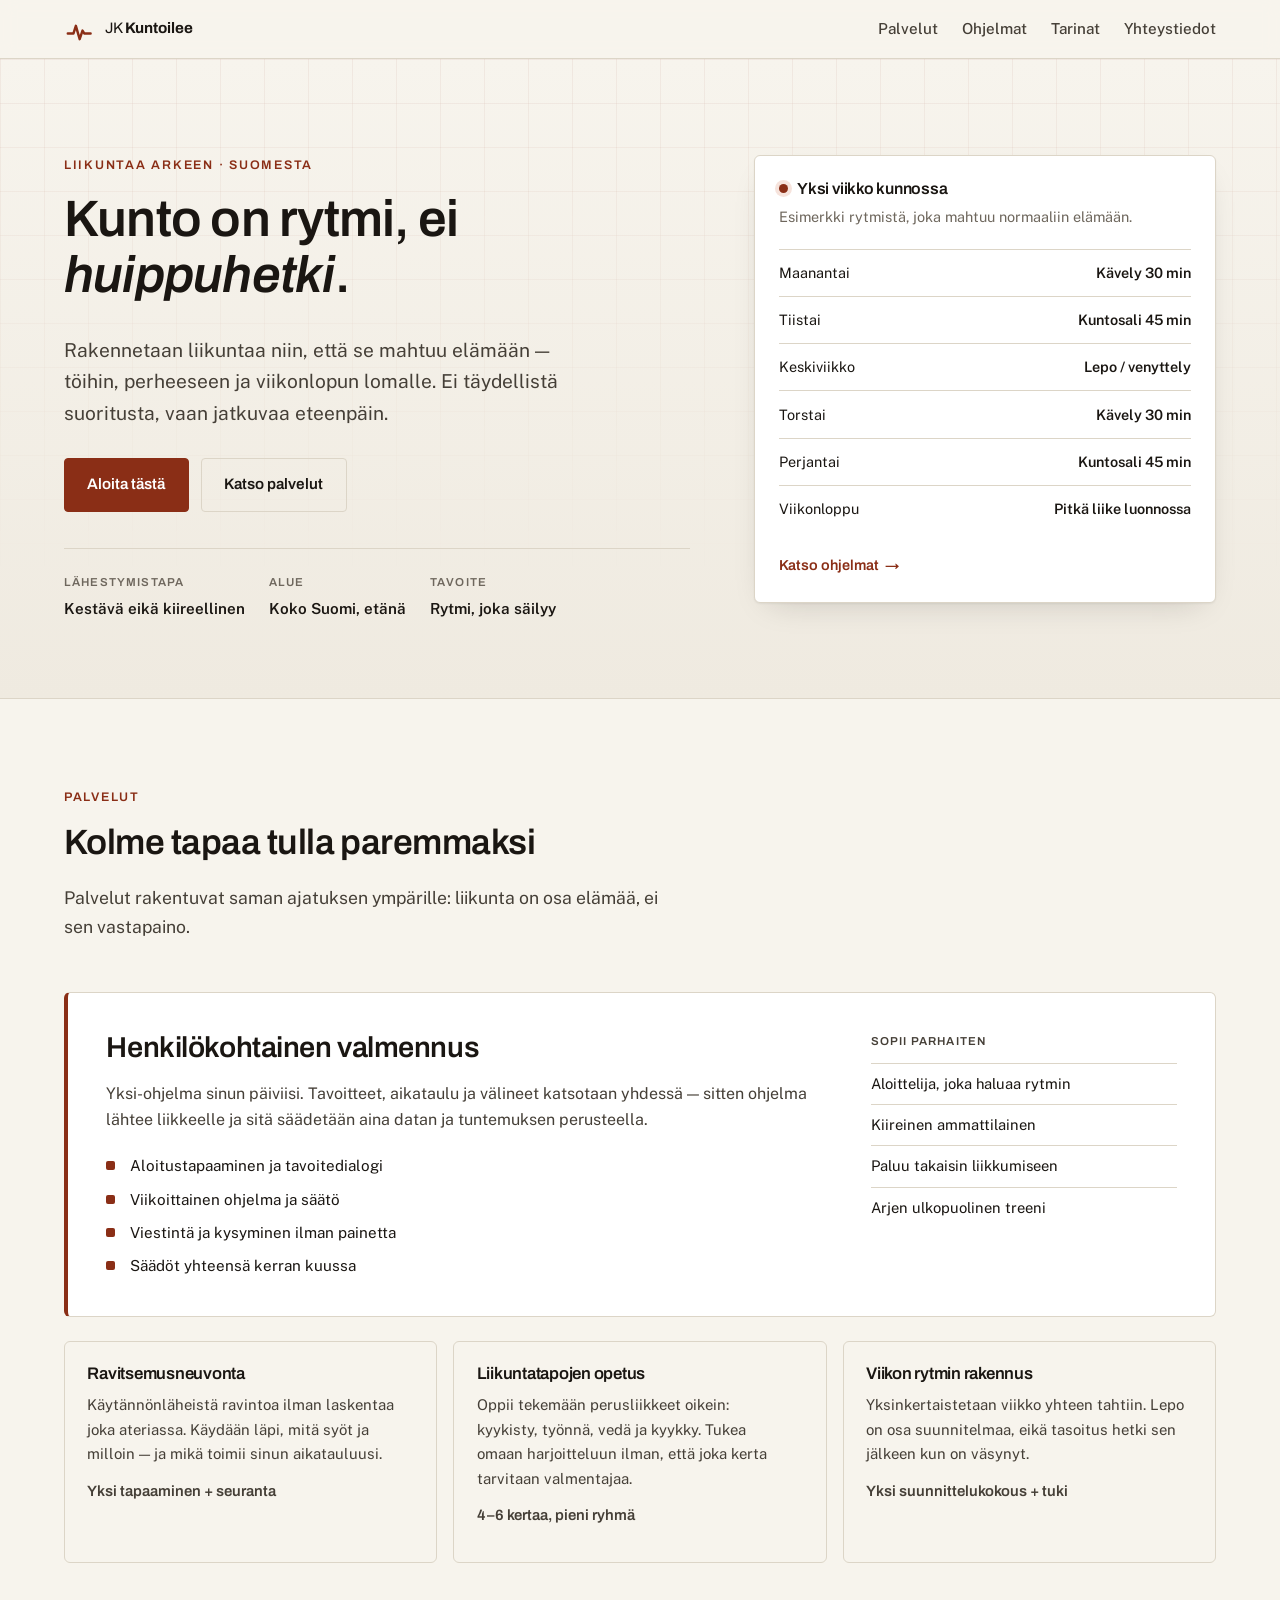
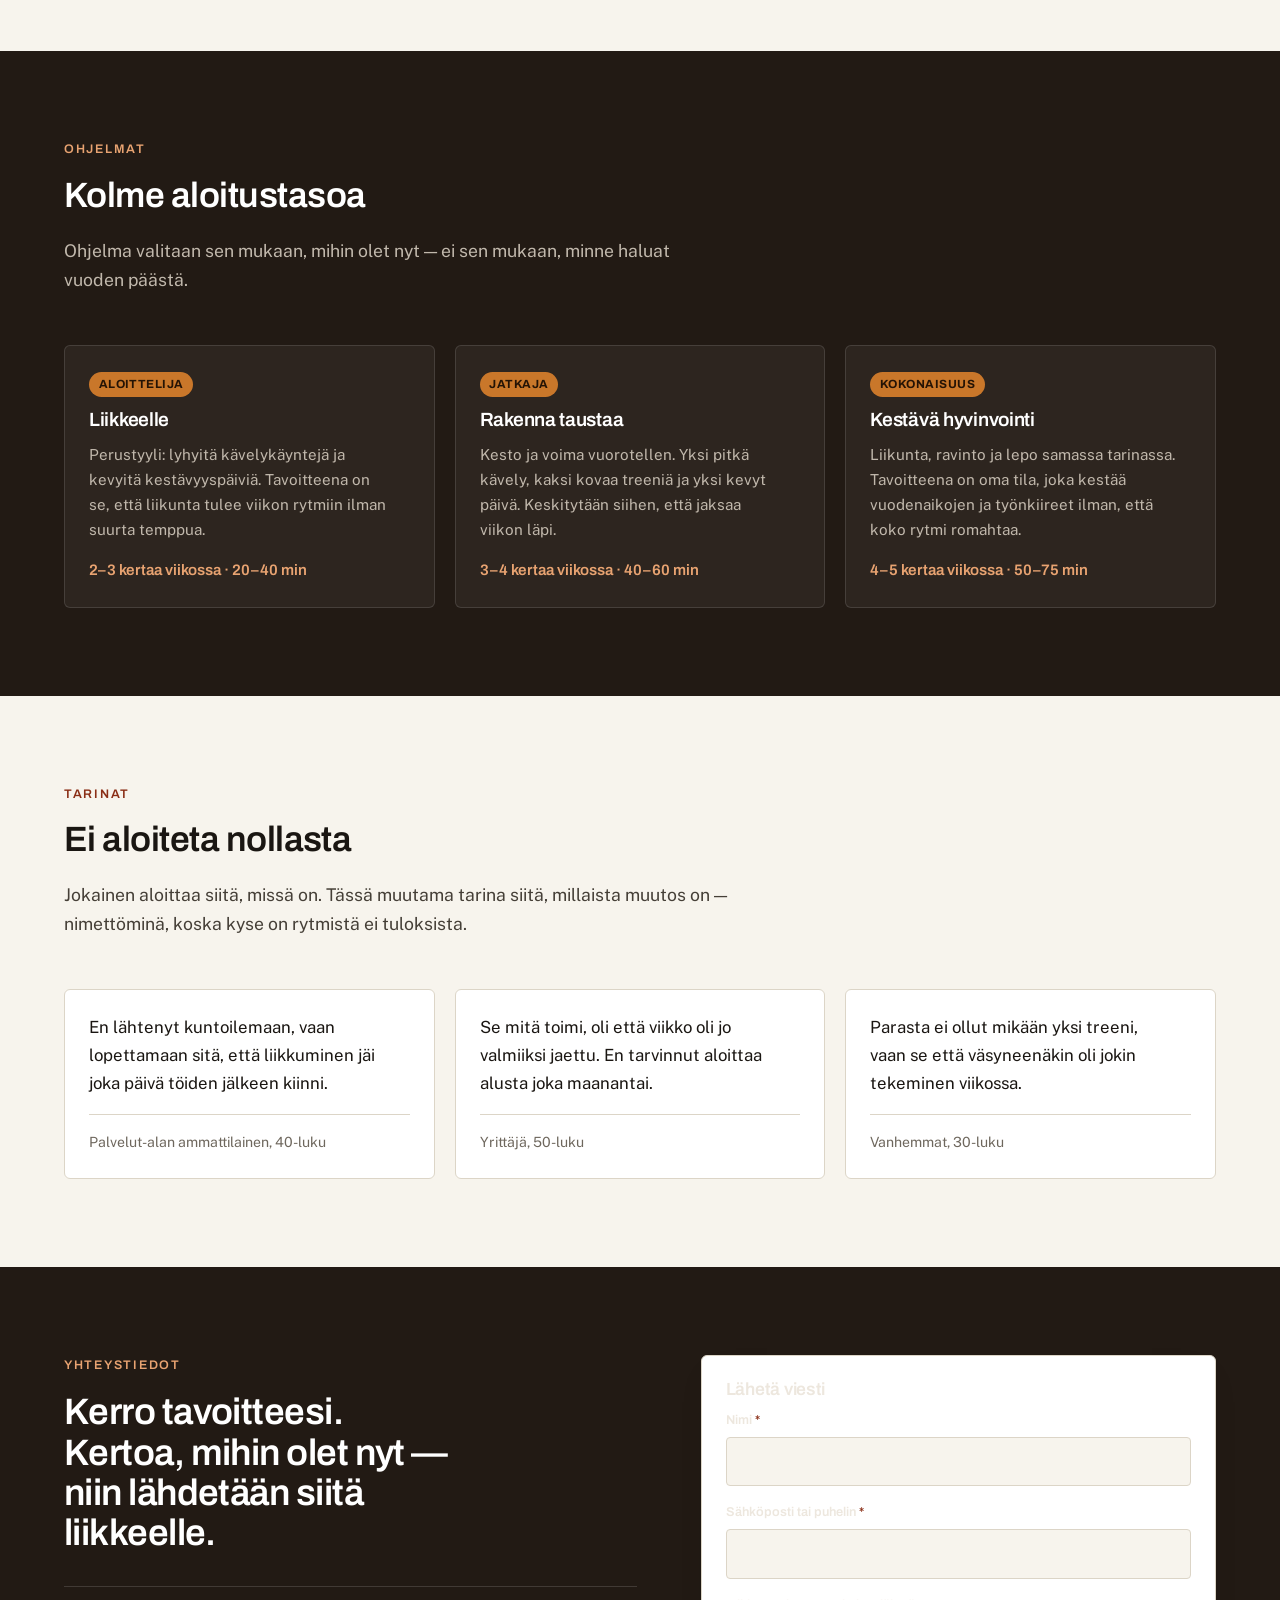
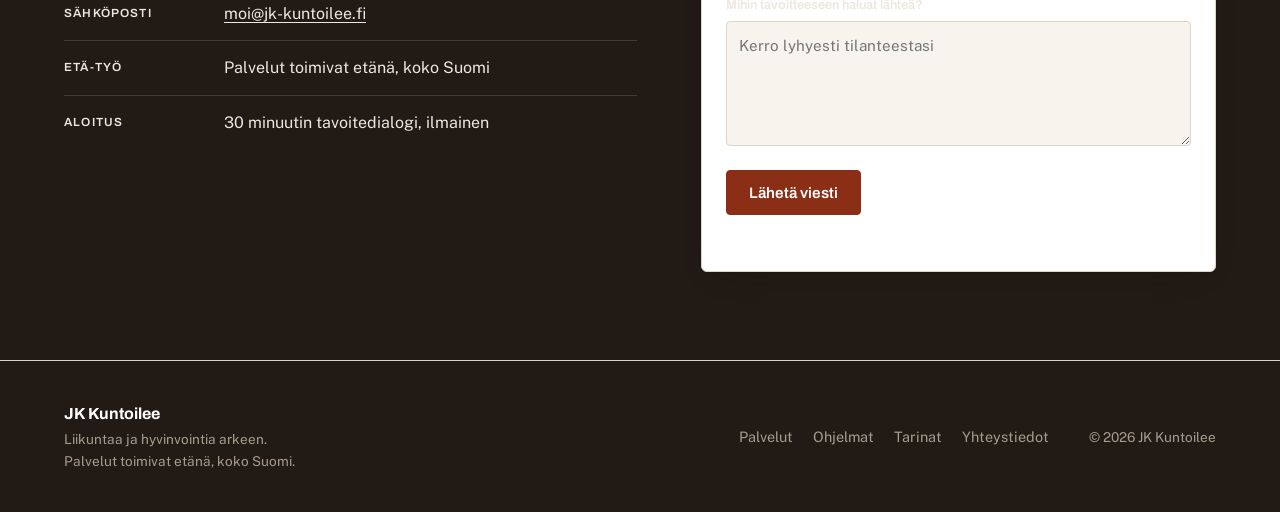
==== index.html @ c3a7d191 "JK Kuntoilee: liikuntaa ja hyvinvointia arkeen" ====
<!DOCTYPE html>
<html lang="fi">
<head>
<meta charset="utf-8">
<meta name="viewport" content="width=device-width, initial-scale=1">
<title>JK Kuntoilee — liikuntaa ja hyvinvointia arkeen</title>
<meta name="description" content="JK Kuntoilee — henkilökohtaista liikuntavalmennusta, ravintoneuvontaa ja kestävää hyvinvointia. Tavoitteena on rytmi, joka säilyy.">
<link rel="icon" href="favicon.svg" type="image/svg+xml">
<link rel="preconnect" href="https://fonts.googleapis.com">
<link rel="preconnect" href="https://fonts.gstatic.com" crossorigin>
<link href="https://fonts.googleapis.com/css2?family=Archivo:wght@400;500;600;700&family=Public+Sans:wght@400;500;600&display=swap" rel="stylesheet">
<link rel="stylesheet" href="styles.css">
</head>
<body>

<a class="skip" href="#sisalto">Siirry sisältöön</a>

<header class="site-head">
  <div class="wrap head-inner">
    <a class="brand" href="index.html">
      <svg class="brand-mark" viewBox="0 0 32 32" aria-hidden="true" focusable="false">
        <path d="M4 20.5h6l2.5-8 4 14 3-9 1.8 3H28" fill="none" stroke="currentColor"
              stroke-width="2.6" stroke-linecap="round" stroke-linejoin="round"/>
      </svg>
      <span class="brand-text">JK <strong>Kuntoilee</strong></span>
    </a>
    <nav class="nav" aria-label="Päävalikko">
      <a href="#palvelut">Palvelut</a>
      <a href="#ohjelmat">Ohjelmat</a>
      <a href="#tarinat">Tarinat</a>
      <a href="#yhteystiedot">Yhteystiedot</a>
    </nav>
  </div>
</header>

<main id="sisalto">

  <section class="hero">
    <div class="wrap hero-grid">
      <div class="hero-copy">
        <p class="eyebrow">Liikuntaa arkeen · Suomesta</p>
        <h1>Kunto on rytmi, ei <em>huippuhetki</em>.</h1>
        <p class="lede">
          Rakennetaan liikuntaa niin, että se mahtuu elämään — töihin, perheeseen
          ja viikonlopun lomalle. Ei täydellistä suoritusta, vaan jatkuvaa eteenpäin.
        </p>
        <div class="hero-actions">
          <a class="btn" href="#yhteystiedot">Aloita tästä</a>
          <a class="btn btn-ghost" href="#palvelut">Katso palvelut</a>
        </div>
        <dl class="hero-facts">
          <div><dt>Lähestymistapa</dt><dd>Kestävä eikä kiireellinen</dd></div>
          <div><dt>Alue</dt><dd>Koko Suomi, etänä</dd></div>
          <div><dt>Tavoite</dt><dd>Rytmi, joka säilyy</dd></div>
        </dl>
      </div>

      <aside class="hero-card" aria-label="Viikon rytmi">
        <div class="hero-card-head">
          <span class="dot"></span>
          <h2>Yksi viikko kunnossa</h2>
        </div>
        <p class="hero-card-sub">Esimerkki rytmistä, joka mahtuu normaaliin elämään.</p>
        <ul class="hero-card-list">
          <li><span>Maanantai</span><strong>Kävely 30 min</strong></li>
          <li><span>Tiistai</span><strong>Kuntosali 45 min</strong></li>
          <li><span>Keskiviikko</span><strong>Lepo / venyttely</strong></li>
          <li><span>Torstai</span><strong>Kävely 30 min</strong></li>
          <li><span>Perjantai</span><strong>Kuntosali 45 min</strong></li>
          <li><span>Viikonloppu</span><strong>Pitkä liike luonnossa</strong></li>
        </ul>
        <a class="hero-card-link" href="#ohjelmat">Katso ohjelmat <span aria-hidden="true">→</span></a>
      </aside>
    </div>
  </section>

  <section class="section" id="palvelut">
    <div class="wrap">
      <header class="section-head">
        <p class="eyebrow">Palvelut</p>
        <h2>Kolme tapaa tulla paremmaksi</h2>
        <p class="section-lede">
          Palvelut rakentuvat saman ajatuksen ympärille: liikunta on osa elämää,
          ei sen vastapaino.
        </p>
      </header>

      <div class="service-lead">
        <div>
          <h3>Henkilökohtainen valmennus</h3>
          <p>
            Yksi-ohjelma sinun päiviisi. Tavoitteet, aikataulu ja välineet
            katsotaan yhdessä — sitten ohjelma lähtee liikkeelle ja sitä
            säädetään aina datan ja tuntemuksen perusteella.
          </p>
          <ul class="ticks">
            <li>Aloitustapaaminen ja tavoitedialogi</li>
            <li>Viikoittainen ohjelma ja säätö</li>
            <li>Viestintä ja kysyminen ilman painetta</li>
            <li>Säädöt yhteensä kerran kuussa</li>
          </ul>
        </div>
        <div class="service-lead-aside">
          <p class="aside-label">Sopii parhaiten</p>
          <ul class="aside-list">
            <li>Aloittelija, joka haluaa rytmin</li>
            <li>Kiireinen ammattilainen</li>
            <li>Paluu takaisin liikkumiseen</li>
            <li>Arjen ulkopuolinen treeni</li>
          </ul>
        </div>
      </div>

      <div class="service-row">
        <article class="service">
          <h3>Ravitsemusneuvonta</h3>
          <p>
            Käytännönläheistä ravintoa ilman laskentaa joka ateriassa.
            Käydään läpi, mitä syöt ja milloin — ja mikä toimii sinun
            aikatauluusi.
          </p>
          <p class="service-meta">Yksi tapaaminen + seuranta</p>
        </article>
        <article class="service">
          <h3>Liikuntatapojen opetus</h3>
          <p>
            Oppii tekemään perusliikkeet oikein: kyykisty, työnnä, vedä ja kyykky.
            Tukea omaan harjoitteluun ilman, että joka kerta tarvitaan valmentajaa.
          </p>
          <p class="service-meta">4–6 kertaa, pieni ryhmä</p>
        </article>
        <article class="service">
          <h3>Viikon rytmin rakennus</h3>
          <p>
            Yksinkertaistetaan viikko yhteen tahtiin. Lepo on osa suunnitelmaa,
            eikä tasoitus hetki sen jälkeen kun on väsynyt.
          </p>
          <p class="service-meta">Yksi suunnittelukokous + tuki</p>
        </article>
      </div>
    </div>
  </section>

  <section class="section section-alt" id="ohjelmat">
    <div class="wrap">
      <header class="section-head">
        <p class="eyebrow">Ohjelmat</p>
        <h2>Kolme aloitustasoa</h2>
        <p class="section-lede">
          Ohjelma valitaan sen mukaan, mihin olet nyt — ei sen mukaan, minne
          haluat vuoden päästä.
        </p>
      </header>

      <div class="levels">
        <article class="level">
          <span class="level-tag">Aloittelija</span>
          <h3>Liikkeelle</h3>
          <p>Perustyyli: lyhyitä kävelykäyntejä ja kevyitä kestävyyspäiviä. Tavoitteena on se, että liikunta tulee viikon rytmiin ilman suurta temppua.</p>
          <p class="level-meta">2–3 kertaa viikossa · 20–40 min</p>
        </article>
        <article class="level">
          <span class="level-tag">Jatkaja</span>
          <h3>Rakenna taustaa</h3>
          <p>Kesto ja voima vuorotellen. Yksi pitkä kävely, kaksi kovaa treeniä ja yksi kevyt päivä. Keskitytään siihen, että jaksaa viikon läpi.</p>
          <p class="level-meta">3–4 kertaa viikossa · 40–60 min</p>
        </article>
        <article class="level">
          <span class="level-tag">Kokonaisuus</span>
          <h3>Kestävä hyvinvointi</h3>
          <p>Liikunta, ravinto ja lepo samassa tarinassa. Tavoitteena on oma tila, joka kestää vuodenaikojen ja työnkiireet ilman, että koko rytmi romahtaa.</p>
          <p class="level-meta">4–5 kertaa viikossa · 50–75 min</p>
        </article>
      </div>
    </div>
  </section>

  <section class="section" id="tarinat">
    <div class="wrap">
      <header class="section-head">
        <p class="eyebrow">Tarinat</p>
        <h2>Ei aloiteta nollasta</h2>
        <p class="section-lede">
          Jokainen aloittaa siitä, missä on. Tässä muutama tarina siitä, millaista
          muutos on — nimettöminä, koska kyse on rytmistä ei tuloksista.
        </p>
      </header>
      <div class="quotes">
        <blockquote>
          <p>En lähtenyt kuntoilemaan, vaan lopettamaan sitä, että liikkuminen jäi joka päivä töiden jälkeen kiinni.</p>
          <cite>Palvelut-alan ammattilainen, 40-luku</cite>
        </blockquote>
        <blockquote>
          <p>Se mitä toimi, oli että viikko oli jo valmiiksi jaettu. En tarvinnut aloittaa alusta joka maanantai.</p>
          <cite>Yrittäjä, 50-luku</cite>
        </blockquote>
        <blockquote>
          <p>Parasta ei ollut mikään yksi treeni, vaan se että väsyneenäkin oli jokin tekeminen viikossa.</p>
          <cite>Vanhemmat, 30-luku</cite>
        </blockquote>
      </div>
    </div>
  </section>

  <section class="section section-alt" id="yhteystiedot">
    <div class="wrap contact-grid">
      <div class="contact-copy">
        <p class="eyebrow">Yhteystiedot</p>
        <h2>Kerro tavoitteesi. Kertoa, mihin olet nyt — niin lähdetään siitä liikkeelle.</h2>
        <ul class="contact-list">
          <li>
            <span class="contact-label">Sähköposti</span>
            <a href="mailto:moi@jk-kuntoilee.fi">moi@jk-kuntoilee.fi</a>
          </li>
          <li>
            <span class="contact-label">Etä-työ</span>
            <span>Palvelut toimivat etänä, koko Suomi</span>
          </li>
          <li>
            <span class="contact-label">Aloitus</span>
            <span>30 minuutin tavoitedialogi, ilmainen</span>
          </li>
        </ul>
      </div>

      <form class="contact-form" id="yhteydenotto" novalidate>
        <h3>Lähetä viesti</h3>
        <label class="field">
          <span>Nimi <em>*</em></span>
          <input type="text" name="nimi" autocomplete="name" required>
        </label>
        <label class="field">
          <span>Sähköposti tai puhelin <em>*</em></span>
          <input type="text" name="yhteys" autocomplete="email" required>
        </label>
        <label class="field">
          <span>Mihin tavoitteeseen haluat lähteä?</span>
          <textarea name="viesti" rows="4" placeholder="Kerro lyhyesti tilanteestasi"></textarea>
        </label>
        <button class="btn" type="submit">Lähetä viesti</button>
        <p class="form-note" id="form-note" role="status"></p>
      </form>
    </div>
  </section>

</main>

<footer class="site-foot">
  <div class="wrap foot-grid">
    <div>
      <p class="foot-brand">JK Kuntoilee</p>
      <p class="foot-small">Liikuntaa ja hyvinvointia arkeen.<br>Palvelut toimivat etänä, koko Suomi.</p>
    </div>
    <nav class="foot-nav" aria-label="Alavalikko">
      <a href="#palvelut">Palvelut</a>
      <a href="#ohjelmat">Ohjelmat</a>
      <a href="#tarinat">Tarinat</a>
      <a href="#yhteystiedot">Yhteystiedot</a>
    </nav>
    <p class="foot-small">© <span id="vuosi"></span> JK Kuntoilee</p>
  </div>
</footer>

<script src="script.js"></script>
</body>
</html>
---- styles.css ----
/* ============================================================
   JK Kuntoilee
   Pohjustus: paperi, syvä puunvärinen, amberi-huomio
   ============================================================ */

:root {
  --paper:      #F7F4ED;
  --paper-2:    #EFEAE0;
  --surface:    #FFFFFF;
  --ink:        #1A1612;
  --ink-soft:   #453F37;
  --muted:      #6E675D;
  --line:       #DCD5C7;

  --accent:     #8A2E16;
  --accent-ink: #FFFFFF;
  --accent-soft:#F6E3DC;

  --hi:         #C9772A;
  --hi-soft:    #F8E9D6;

  --font-head: "Archivo", "Helvetica Neue", Arial, sans-serif;
  --font-body: "Public Sans", system-ui, -apple-system, "Segoe UI", Roboto, sans-serif;

  --wrap: 72rem;
  --pad: clamp(1rem, 4vw, 3rem);
  --radius: 4px;
  --radius-lg: 6px;
  --shadow: 0 1px 2px rgba(26,22,18,.05), 0 12px 32px -16px rgba(26,22,18,.22);
}

*, *::before, *::after { box-sizing: border-box; }
html { scroll-behavior: smooth; }
body {
  margin: 0; background: var(--paper); color: var(--ink);
  font-family: var(--font-body); font-size: 1rem; line-height: 1.65;
  -webkit-font-smoothing: antialiased;
}
svg { display: block; max-width: 100%; }
h1, h2, h3 {
  font-family: var(--font-head); font-weight: 600; line-height: 1.1;
  letter-spacing: -.015em; margin: 0 0 .6em; text-wrap: pretty;
}
h1 { font-size: clamp(1.9rem, 4.4vw, 3.2rem); }
h2 { font-size: clamp(1.5rem, 3vw, 2.2rem); }
h3 { font-size: 1.15rem; }
p { margin: 0 0 1em; text-wrap: pretty; }
a { color: var(--accent); text-underline-offset: 3px; }
a:hover { text-decoration-thickness: 2px; }
.wrap { width: min(100% - (var(--pad) * 2), var(--wrap)); margin-inline: auto; }

.sr-only {
  position: absolute; width: 1px; height: 1px; padding: 0; margin: -1px;
  overflow: hidden; clip: rect(0 0 0 0); white-space: nowrap; border: 0;
}
.skip {
  position: absolute; left: 1rem; top: -4rem; z-index: 100;
  background: var(--ink); color: #fff; padding: .6rem 1rem; border-radius: var(--radius);
  transition: top .15s;
}
.skip:focus { top: 1rem; color: #fff; }
:focus-visible { outline: 3px solid var(--hi); outline-offset: 2px; }

.btn {
  display: inline-flex; align-items: center; justify-content: center; gap: .5rem;
  padding: .85rem 1.4rem; background: var(--accent); color: var(--accent-ink);
  font-family: var(--font-head); font-weight: 600; font-size: .95rem;
  text-decoration: none; border: 1px solid var(--accent); border-radius: var(--radius);
  cursor: pointer; transition: background .15s, transform .15s, box-shadow .15s;
}
.btn:hover { background: #6E2411; transform: translateY(-1px); box-shadow: var(--shadow); }
.btn-ghost { background: transparent; color: var(--ink); border-color: var(--line); }
.btn-ghost:hover { background: var(--surface); border-color: var(--ink); }

/* Ylätunniste */
.site-head {
  position: sticky; top: 0; z-index: 50;
  background: color-mix(in srgb, var(--paper) 88%, transparent);
  backdrop-filter: blur(8px); border-bottom: 1px solid var(--line);
}
.head-inner { display: flex; align-items: center; gap: 1.5rem; padding-block: .85rem; }
.brand {
  display: inline-flex; align-items: center; gap: .65rem;
  color: var(--ink); text-decoration: none;
  font-family: var(--font-head); font-size: .95rem; line-height: 1.15;
}
.brand-mark { width: 1.9rem; height: 1.9rem; color: var(--accent); flex: none; }
.brand-text strong { font-weight: 700; }
.nav { display: flex; align-items: center; gap: 1.5rem; margin-left: auto; }
.nav a { color: var(--ink-soft); text-decoration: none; font-size: .95rem; font-weight: 500; }
.nav a:hover { color: var(--ink); text-decoration: underline; text-underline-offset: 4px; }

/* Sankkari */
.hero {
  padding-block: clamp(3rem, 8vw, 6rem) clamp(2.5rem, 6vw, 5rem);
  background: linear-gradient(180deg, var(--paper) 0%, var(--paper-2) 100%);
  border-bottom: 1px solid var(--line); position: relative; overflow: hidden;
}
.hero::before {
  content: ""; position: absolute; inset: 0; pointer-events: none;
  background-image:
    linear-gradient(to right, rgba(138,46,22,.06) 1px, transparent 1px),
    linear-gradient(to bottom, rgba(138,46,22,.06) 1px, transparent 1px);
  background-size: 44px 44px;
  mask-image: linear-gradient(180deg, #000 0%, transparent 82%);
}
.hero-grid {
  position: relative;
  display: grid; grid-template-columns: minmax(0, 1.15fr) minmax(20rem, .85fr);
  gap: clamp(2rem, 5vw, 4.5rem); align-items: start;
}
.eyebrow {
  font-family: var(--font-head); font-size: .78rem; font-weight: 600;
  letter-spacing: .14em; text-transform: uppercase; color: var(--accent); margin: 0 0 1rem;
}
.lede { font-size: clamp(1.05rem, 1.6vw, 1.2rem); color: var(--ink-soft); max-width: 34rem; }
.hero-actions { display: flex; flex-wrap: wrap; gap: .75rem; margin: 1.75rem 0 2.25rem; }

.hero-facts {
  display: flex; flex-wrap: wrap; gap: 1.5rem;
  margin: 0; padding-top: 1.5rem; border-top: 1px solid var(--line);
}
.hero-facts > div { min-width: 8rem; }
.hero-facts dt {
  font-family: var(--font-head); font-size: .72rem; font-weight: 600;
  letter-spacing: .1em; text-transform: uppercase; color: var(--muted); margin-bottom: .25rem;
}
.hero-facts dd { margin: 0; font-weight: 600; font-size: .95rem; }

.hero-card {
  background: var(--surface); border: 1px solid var(--line);
  border-radius: var(--radius-lg); padding: 1.5rem; box-shadow: var(--shadow);
}
.hero-card-head { display: flex; align-items: center; gap: .6rem; margin-bottom: .5rem; }
.hero-card-head h2 { font-size: 1rem; margin: 0; }
.dot {
  width: 9px; height: 9px; border-radius: 50%;
  background: var(--accent); box-shadow: 0 0 0 4px var(--accent-soft); flex: none;
}
.hero-card-sub { font-size: .9rem; color: var(--muted); margin-bottom: 1.25rem; }
.hero-card-list { list-style: none; margin: 0 0 1.25rem; padding: 0; }
.hero-card-list li {
  display: flex; justify-content: space-between; gap: 1rem;
  padding: .7rem 0; border-top: 1px solid var(--line); font-size: .9rem;
}
.hero-card-list strong { font-weight: 600; text-align: right; }
.hero-card-link {
  display: inline-flex; align-items: center; gap: .4rem;
  font-family: var(--font-head); font-weight: 600; font-size: .9rem; text-decoration: none;
}
.hero-card-link:hover { text-decoration: underline; text-underline-offset: 4px; }

/* Osiot */
.section { padding-block: clamp(3rem, 7vw, 5.5rem); }
.section-alt { background: #221A14; color: #EDE7DE; }
.section-alt .section-lede { color: #C1B8AC; }
.section-alt h2 { color: #fff; }
.section-alt .eyebrow { color: #E8A371; }
.section-head { max-width: 44rem; margin-bottom: clamp(2rem, 4vw, 3.5rem); }
.section-lede { font-size: 1.1rem; color: var(--ink-soft); }

/* Palvelut */
.service-lead {
  display: grid; grid-template-columns: minmax(0, 1.4fr) minmax(15rem, .6fr);
  gap: clamp(2rem, 4vw, 3.5rem);
  padding: clamp(1.5rem, 3vw, 2.5rem);
  background: var(--surface); border: 1px solid var(--line);
  border-left: 4px solid var(--accent);
  border-radius: var(--radius-lg); margin-bottom: 1.5rem;
}
.service-lead h3 { font-size: clamp(1.3rem, 2.4vw, 1.8rem); }
.service-lead p { color: var(--ink-soft); }
.aside-label {
  font-family: var(--font-head); font-size: .72rem; font-weight: 600;
  letter-spacing: .1em; text-transform: uppercase; color: var(--muted); margin-bottom: .75rem;
}
.aside-list { list-style: none; margin: 0; padding: 0; }
.aside-list li { padding: .5rem 0; border-top: 1px solid var(--line); font-size: .92rem; }
.ticks { list-style: none; margin: 1.25rem 0 0; padding: 0; display: grid; gap: .5rem; }
.ticks li { position: relative; padding-left: 1.5rem; font-size: .95rem; }
.ticks li::before {
  content: ""; position: absolute; left: 0; top: .5rem;
  width: 9px; height: 9px; border-radius: 2px; background: var(--accent);
}

.service-row { display: grid; grid-template-columns: repeat(3, minmax(0, 1fr)); gap: 1rem; }
.service {
  background: var(--paper); border: 1px solid var(--line);
  border-radius: var(--radius-lg); padding: 1.4rem;
}
.service h3 { font-size: 1.05rem; }
.service p { font-size: .93rem; color: var(--ink-soft); margin-bottom: .75rem; }
.service-meta {
  font-family: var(--font-head); font-size: .8rem; font-weight: 600;
  color: var(--accent); margin: 0;
}

/* Ohjelmat */
.levels { display: grid; grid-template-columns: repeat(3, minmax(0, 1fr)); gap: 1.25rem; }
.level {
  background: rgba(255,255,255,.05); border: 1px solid rgba(255,255,255,.12);
  border-radius: var(--radius-lg); padding: 1.5rem;
}
.level-tag {
  display: inline-block; padding: .2rem .6rem; margin-bottom: .75rem;
  background: var(--hi); color: #241305; border-radius: 999px;
  font-family: var(--font-head); font-size: .74rem; font-weight: 700;
  letter-spacing: .04em; text-transform: uppercase;
}
.level h3 { color: #fff; font-size: 1.2rem; }
.level p { color: #C1B8AC; font-size: .95rem; }
.level-meta {
  font-family: var(--font-head); font-size: .82rem; font-weight: 600;
  color: #E8A371 !important; margin: 0;
}

/* Tarinat */
.quotes { display: grid; grid-template-columns: repeat(3, minmax(0, 1fr)); gap: 1.25rem; }
blockquote {
  margin: 0; padding: 1.5rem;
  background: var(--surface); border: 1px solid var(--line);
  border-radius: var(--radius-lg);
}
blockquote p { font-size: 1.05rem; }
blockquote cite {
  display: block; font-style: normal; color: var(--muted); font-size: .88rem;
  margin-top: 1rem; padding-top: 1rem; border-top: 1px solid var(--line);
}

/* Yhteystiedot */
.contact-grid {
  display: grid; grid-template-columns: minmax(0, 1fr) minmax(18rem, .9fr);
  gap: clamp(2rem, 5vw, 4rem); align-items: start;
}
.contact-copy h2 { font-size: clamp(1.6rem, 3vw, 2.3rem); max-width: 24rem; }
.contact-list { list-style: none; margin: 2rem 0 0; padding: 0; }
.contact-list li {
  display: grid; grid-template-columns: 9rem 1fr; gap: 1rem;
  padding: .85rem 0; border-top: 1px solid rgba(255,255,255,.14);
}
.contact-label {
  font-family: var(--font-head); font-size: .74rem; font-weight: 600;
  letter-spacing: .1em; text-transform: uppercase; color: #A79C8F;
  padding-top: .2rem;
}
.contact-list a, .contact-list span { color: #EDE7DE; }

.contact-form {
  background: var(--surface); border: 1px solid var(--line);
  border-radius: var(--radius-lg); padding: 1.5rem; box-shadow: var(--shadow);
}
.contact-form h3 { font-size: 1.1rem; }
.field { display: block; margin-bottom: 1rem; }
.field span { display: block; font-family: var(--font-head); font-size: .8rem; font-weight: 600; margin-bottom: .35rem; }
.field em { color: var(--accent); font-style: normal; }
.field input, .field textarea {
  width: 100%; padding: .7rem .8rem; font: inherit; font-size: .95rem; color: var(--ink);
  background: var(--paper); border: 1px solid var(--line); border-radius: var(--radius);
}
.field input:focus, .field textarea:focus {
  outline: 3px solid var(--hi-soft); border-color: var(--hi); background: #fff;
}
.field textarea { resize: vertical; min-height: 6rem; }
.form-note { margin: .75rem 0 0; font-size: .88rem; min-height: 1.4em; }
.form-note.ok { color: #1F6B3A; }
.form-note.err { color: var(--accent); }

/* Alatunniste */
.site-foot { background: #221A14; color: #A79C8F; padding-block: 2.5rem; border-top: 1px solid var(--line); }
.foot-grid { display: flex; flex-wrap: wrap; align-items: center; gap: 1.5rem 2.5rem; }
.foot-brand { font-family: var(--font-head); font-weight: 700; color: #fff; margin: 0; font-size: 1rem; }
.foot-small { font-size: .85rem; margin: 0; }
.foot-nav { display: flex; flex-wrap: wrap; gap: 1.25rem; margin-left: auto; }
.foot-nav a { color: #A79C8F; text-decoration: none; font-size: .9rem; }
.foot-nav a:hover { color: #fff; text-decoration: underline; text-underline-offset: 4px; }

/* Responsiivisuus */
@media (max-width: 62rem) {
  .hero-grid { grid-template-columns: 1fr; }
  .hero-card { max-width: 30rem; }
  .service-lead { grid-template-columns: 1fr; }
  .levels { grid-template-columns: 1fr; }
  .quotes { grid-template-columns: 1fr; }
  .contact-grid { grid-template-columns: 1fr; }
}
@media (max-width: 40rem) {
  .nav { display: none; }
  .service-row { grid-template-columns: 1fr; }
  .contact-list li { grid-template-columns: 1fr; gap: .15rem; }
  .hero-facts { gap: 1rem; }
}
@media (prefers-reduced-motion: reduce) {
  html { scroll-behavior: auto; }
  *, *::before, *::after { transition: none !important; animation: none !important; }
}
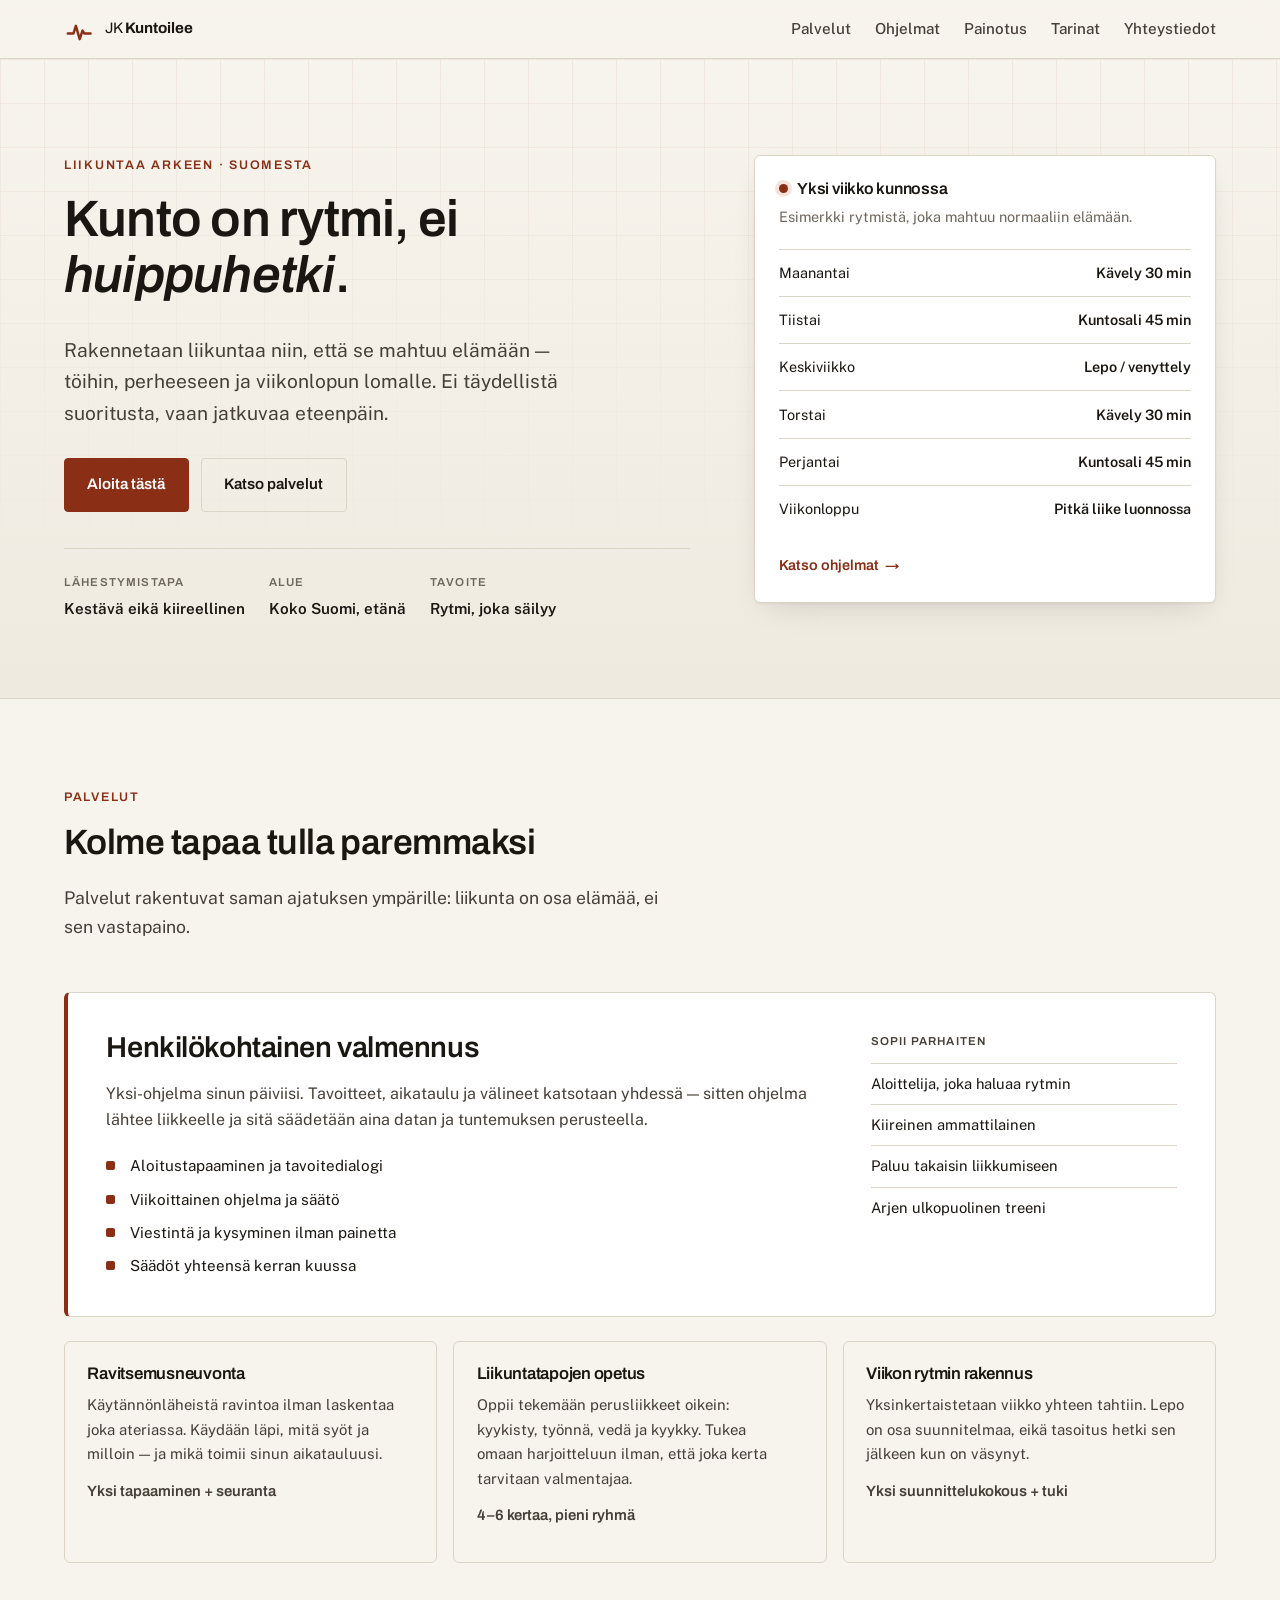
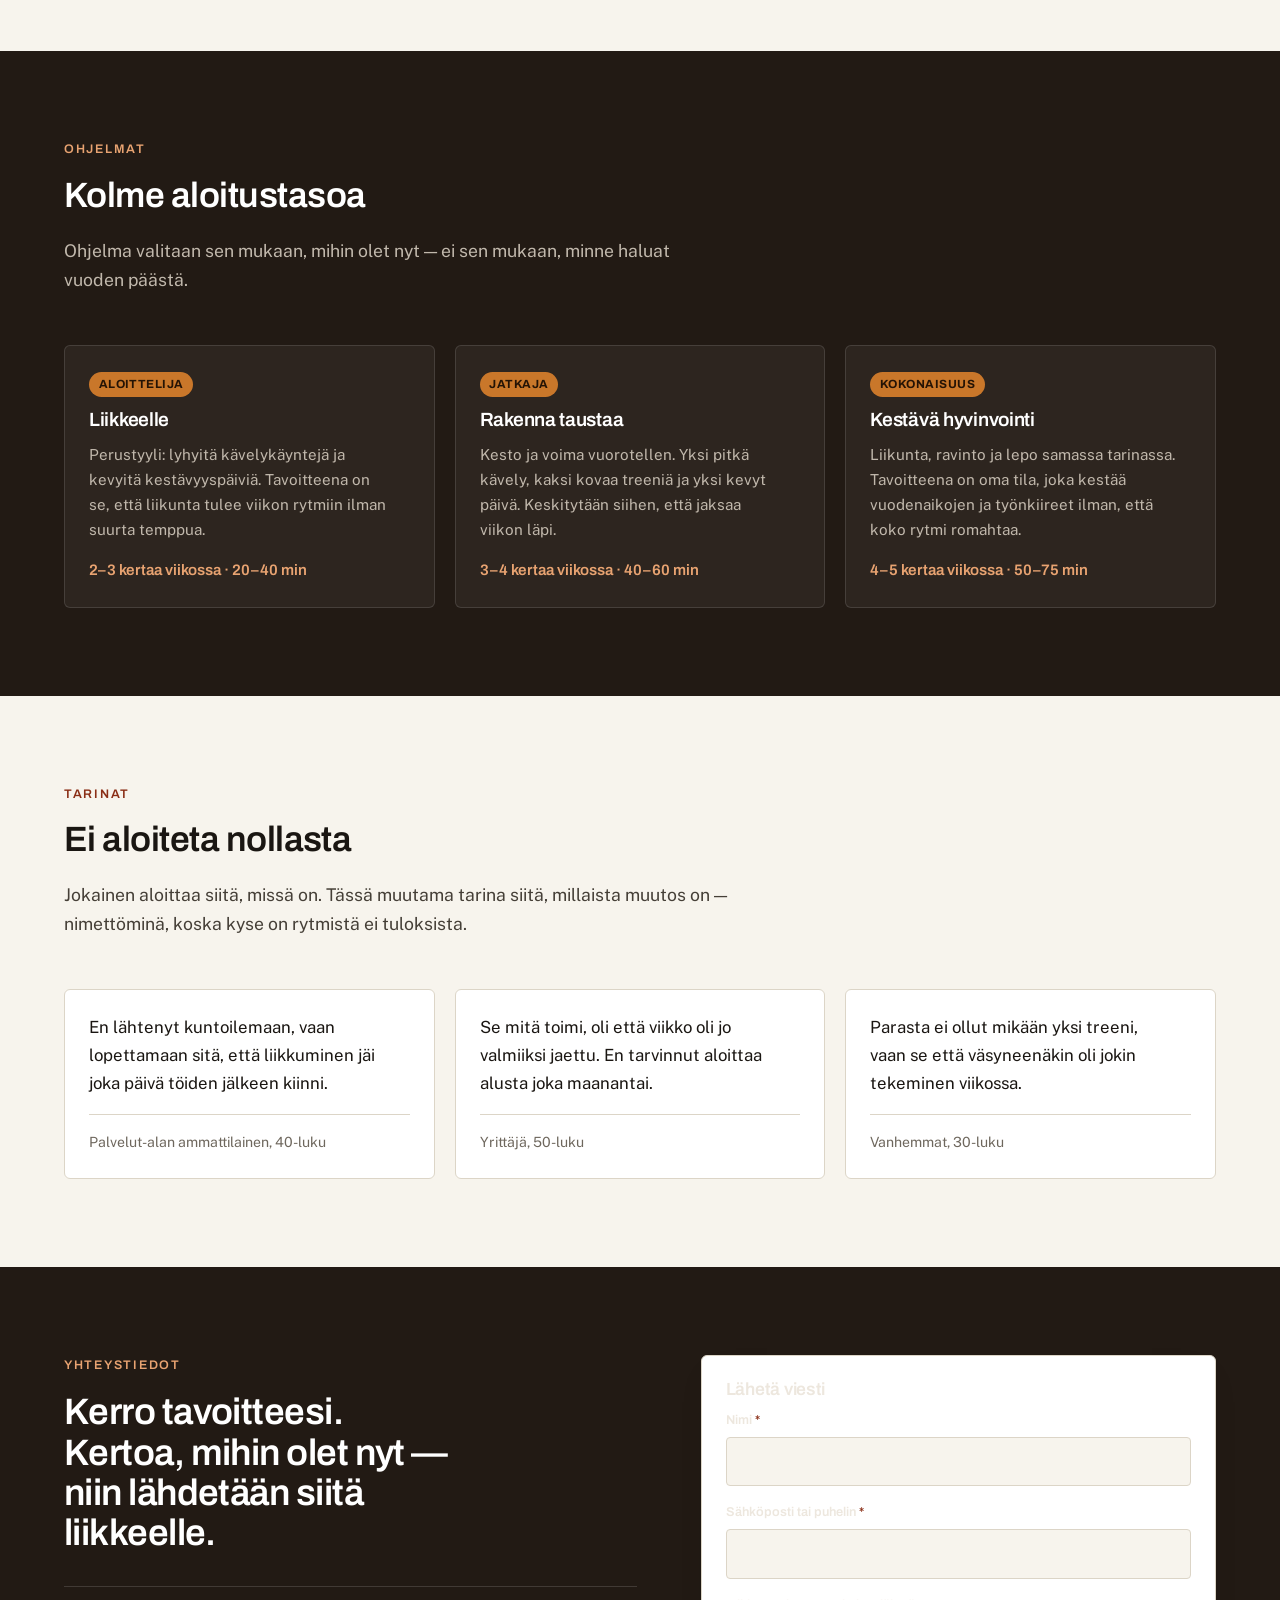
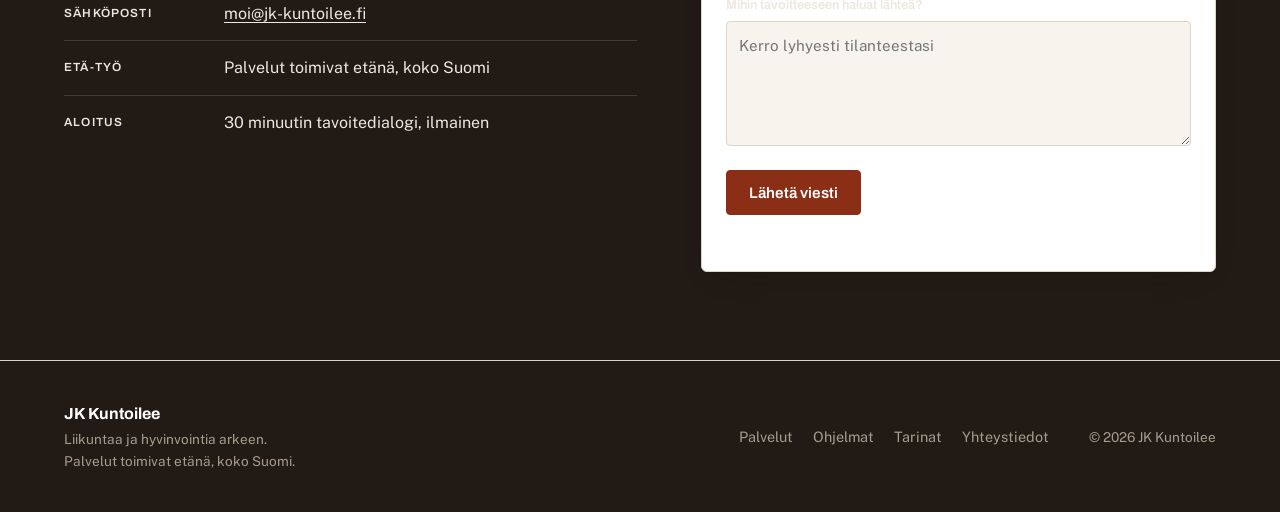
==== commit ce9145c2: "Painotus-sivu: 124 punnerrusta, kaaviot ja raakadata" ====
--- a/index.html
+++ b/index.html
@@ -27,6 +27,7 @@
     <nav class="nav" aria-label="Päävalikko">
       <a href="#palvelut">Palvelut</a>
       <a href="#ohjelmat">Ohjelmat</a>
+      <a href="painotus.html">Painotus</a>
       <a href="#tarinat">Tarinat</a>
       <a href="#yhteystiedot">Yhteystiedot</a>
     </nav>
--- a/styles.css
+++ b/styles.css
@@ -293,3 +293,56 @@
   html { scroll-behavior: auto; }
   *, *::before, *::after { transition: none !important; animation: none !important; }
 }
+
+/* ============================================================
+   Painotus-sivu
+   ============================================================ */
+
+.chart-box {
+  background: var(--surface); border: 1px solid var(--line);
+  border-radius: var(--radius-lg); padding: 1.5rem; box-shadow: var(--shadow);
+}
+.section-alt .chart-box {
+  background: rgba(255,255,255,.04); border-color: rgba(255,255,255,.12);
+}
+.chart-box svg { width: 100%; height: auto; display: block; }
+.legend {
+  display: flex; flex-wrap: wrap; gap: 1.25rem; margin-top: 1rem;
+  font-size: .85rem; color: var(--ink-soft);
+}
+.section-alt .legend { color: #C1B8AC; }
+.sw {
+  display: inline-block; width: 14px; height: 3px; border-radius: 2px;
+  margin-right: .4rem; vertical-align: middle;
+}
+.sw-paino { background: #E8A371; }
+.sw-trendi { background: #8FD0D4; }
+.sw-bmi { background: #E8A371; }
+.sw-rasva { background: #8FD0D4; }
+
+/* Merkkipaalut */
+.milestones { list-style: none; margin: 0; padding: 0; }
+.milestones li {
+  display: flex; align-items: baseline; gap: 1.25rem;
+  padding: 1rem 0; border-top: 1px solid rgba(255,255,255,.14);
+}
+.ms-n {
+  font-family: var(--font-head); font-size: 1.9rem; font-weight: 700;
+  color: #E8A371; min-width: 4rem; font-variant-numeric: tabular-nums;
+}
+.milestones h3 { color: #fff; margin: 0 0 .2rem; font-size: 1.05rem; }
+.milestones p { margin: 0; color: #C1B8AC; font-size: .9rem; }
+
+/* Data-taulukko */
+td.mono.down { color: #7FBF8E; }
+td.mono.up { color: #E08A6A; }
+.controls input[type=search] { flex: 1; min-width: 200px; }
+.meta-row {
+  display: flex; align-items: center; justify-content: space-between; gap: 1rem;
+  margin-bottom: 1rem; color: var(--muted); font-size: .9rem;
+}
+
+@media (max-width: 50rem) {
+  .milestones li { gap: .85rem; }
+  .ms-n { font-size: 1.4rem; min-width: 3rem; }
+}
